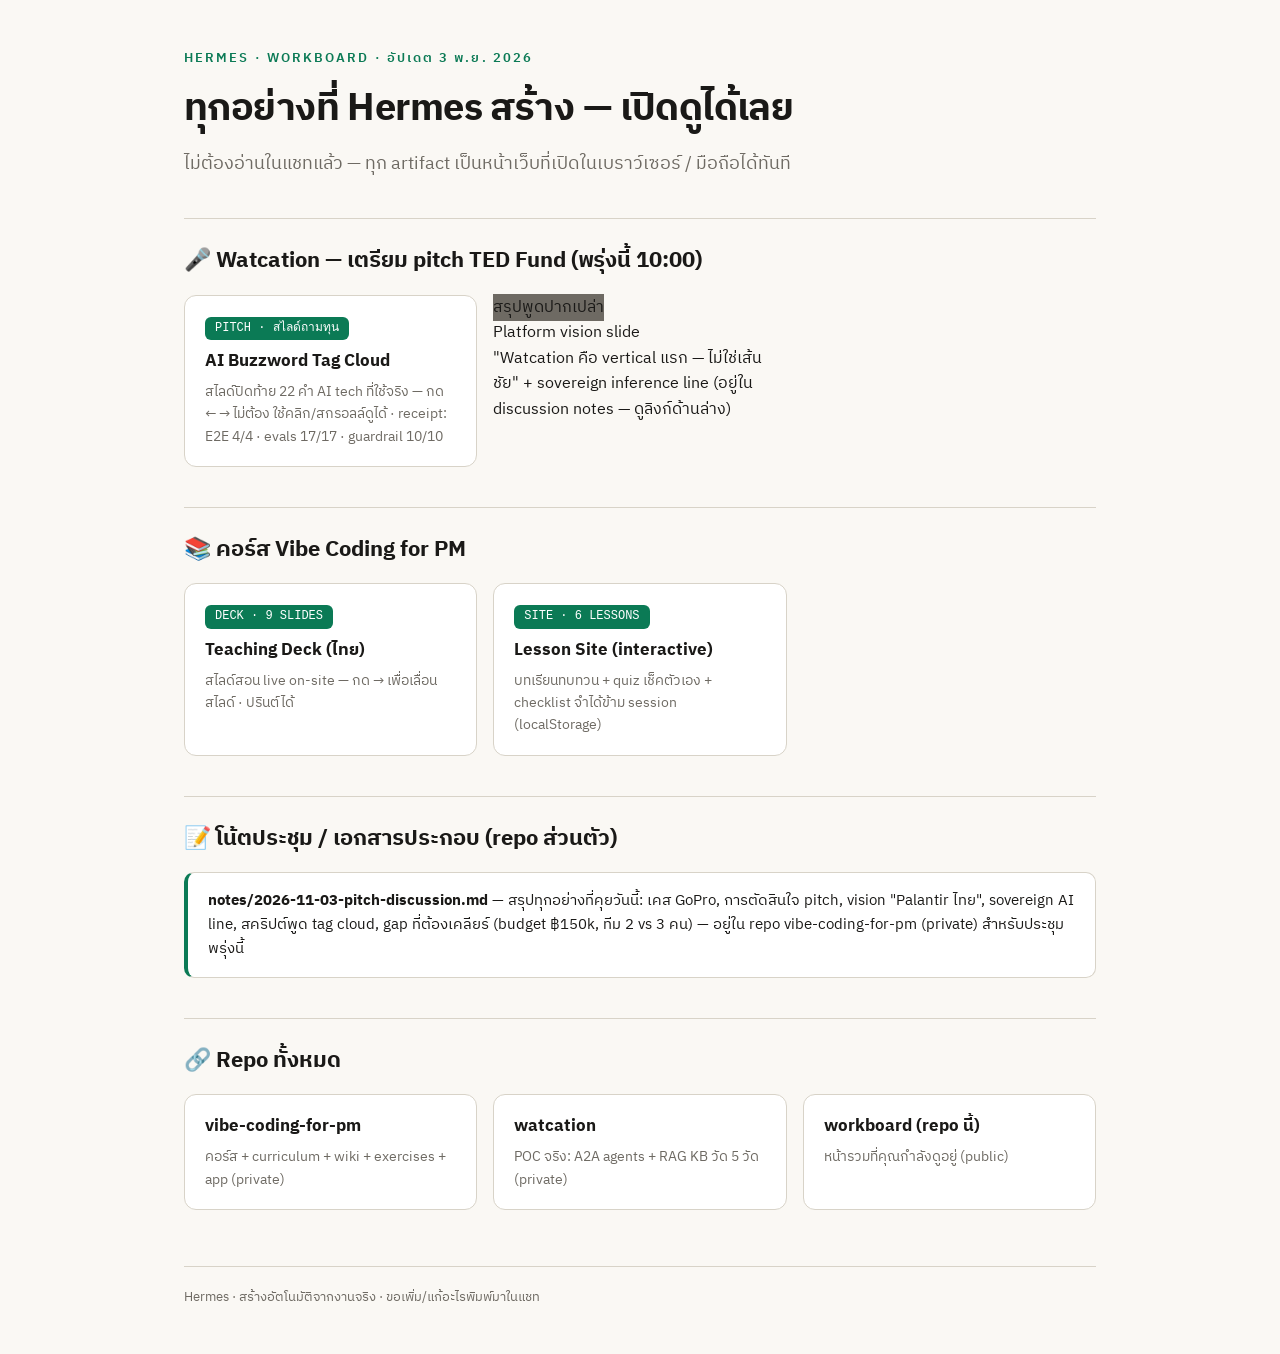
==== index.html @ 63800aaf "workboard: visual gallery of all Hermes artifacts" ====
<!DOCTYPE html>
<html lang="th">
<head>
<meta charset="UTF-8">
<meta name="viewport" content="width=device-width, initial-scale=1.0">
<title>Hermes Workboard — ทุกอย่างที่ Hermes สร้าง</title>
<link rel="preconnect" href="https://fonts.googleapis.com">
<link href="https://fonts.googleapis.com/css2?family=IBM+Plex+Sans+Thai:wght@400;600;700&family=IBM+Plex+Mono&display=swap" rel="stylesheet">
<style>
:root{--paper:#FAF8F4;--ink:#1A1917;--muted:#6E6A63;--line:#D8D3C8;--accent:#0B7A55;--accent-ink:#085A3F}
*{box-sizing:border-box;margin:0;padding:0}
body{font-family:'IBM Plex Sans Thai',system-ui,sans-serif;background:var(--paper);color:var(--ink);line-height:1.6}
.wrap{max-width:960px;margin:0 auto;padding:48px 24px}
.kicker{font-size:13px;font-weight:600;letter-spacing:.16em;text-transform:uppercase;color:var(--accent);margin-bottom:10px}
h1{font-size:38px;letter-spacing:-.015em;margin-bottom:10px}
.lead{font-size:18px;color:var(--muted);margin-bottom:36px}
h2{font-size:22px;margin:40px 0 16px;padding-top:24px;border-top:1px solid var(--line)}
.grid{display:grid;grid-template-columns:repeat(auto-fill,minmax(280px,1fr));gap:16px}
a.cell{background:#fff;border:1px solid var(--line);border-radius:12px;padding:18px 20px;text-decoration:none;color:var(--ink);display:block}
a.cell:hover{border-color:var(--accent)}
a.cell .t{font-weight:700;font-size:17px}
a.cell .d{font-size:14px;color:var(--muted);margin-top:6px}
a.cell .tag{display:inline-block;font-size:12px;font-family:monospace;background:var(--accent);color:#fff;border-radius:6px;padding:2px 10px;margin-bottom:8px}
.note{background:#fff;border:1px solid var(--line);border-left:4px solid var(--accent);border-radius:10px;padding:16px 20px;font-size:15px;margin-top:10px}
footer{margin-top:56px;padding-top:20px;border-top:1px solid var(--line);color:var(--muted);font-size:13px}
</style>
</head>
<body>
<div class="wrap">
  <div class="kicker">HERMES · WORKBOARD · อัปเดต 3 พ.ย. 2026</div>
  <h1>ทุกอย่างที่ Hermes สร้าง — เปิดดูได้เลย</h1>
  <p class="lead">ไม่ต้องอ่านในแชทแล้ว — ทุก artifact เป็นหน้าเว็บที่เปิดในเบราว์เซอร์ / มือถือได้ทันที</p>

  <h2>🎤 Watcation — เตรียม pitch TED Fund (พรุ่งนี้ 10:00)</h2>
  <div class="grid">
    <a class="cell" href="deck-watcation-tagcloud.html">
      <span class="tag">PITCH · สไลด์ถามทุน</span>
      <div class="t">AI Buzzword Tag Cloud</div>
      <div class="d">สไลด์ปิดท้าย 22 คำ AI tech ที่ใช้จริง — กด ← → ไม่ต้อง ใช้คลิก/สกรอลล์ดูได้ · receipt: E2E 4/4 · evals 17/17 · guardrail 10/10</div>
    </a>
    <div class="cell">
      <span class="tag" style="background:#6E6A63">สรุปพูดปากเปล่า</span>
      <div class="t">Platform vision slide</div>
      <div class="d">"Watcation คือ vertical แรก — ไม่ใช่เส้นชัย" + sovereign inference line (อยู่ใน discussion notes — ดูลิงก์ด้านล่าง)</div>
    </div>
  </div>

  <h2>📚 คอร์ส Vibe Coding for PM</h2>
  <div class="grid">
    <a class="cell" href="deck-course.html">
      <span class="tag">DECK · 9 SLIDES</span>
      <div class="t">Teaching Deck (ไทย)</div>
      <div class="d">สไลด์สอน live on-site — กด → เพื่อเลื่อนสไลด์ · ปรินต์ได้</div>
    </a>
    <a class="cell" href="lessons/index.html">
      <span class="tag">SITE · 6 LESSONS</span>
      <div class="t">Lesson Site (interactive)</div>
      <div class="d">บทเรียนทบทวน + quiz เช็คตัวเอง + checklist จำได้ข้าม session (localStorage)</div>
    </a>
  </div>

  <h2>📝 โน้ตประชุม / เอกสารประกอบ (repo ส่วนตัว)</h2>
  <div class="note">
    <strong>notes/2026-11-03-pitch-discussion.md</strong> — สรุปทุกอย่างที่คุยวันนี้: เคส GoPro, การตัดสินใจ pitch, vision "Palantir ไทย", sovereign AI line, สคริปต์พูด tag cloud, gap ที่ต้องเคลียร์ (budget ฿150k, ทีม 2 vs 3 คน) — อยู่ใน repo <span class="mono">vibe-coding-for-pm</span> (private) สำหรับประชุมพรุ่งนี้
  </div>

  <h2>🔗 Repo ทั้งหมด</h2>
  <div class="grid">
    <a class="cell" href="https://github.com/Poom5741/vibe-coding-for-pm">
      <div class="t">vibe-coding-for-pm</div>
      <div class="d">คอร์ส + curriculum + wiki + exercises + app (private)</div>
    </a>
    <a class="cell" href="https://github.com/Poom5741/watcation">
      <div class="t">watcation</div>
      <div class="d">POC จริง: A2A agents + RAG KB วัด 5 วัด (private)</div>
    </a>
    <a class="cell" href="https://github.com/Poom5741/workboard">
      <div class="t">workboard (repo นี้)</div>
      <div class="d">หน้ารวมที่คุณกำลังดูอยู่ (public)</div>
    </a>
  </div>

  <footer>Hermes · สร้างอัตโนมัติจากงานจริง · ขอเพิ่ม/แก้อะไรพิมพ์มาในแชท</footer>
</div>
</body>
</html>
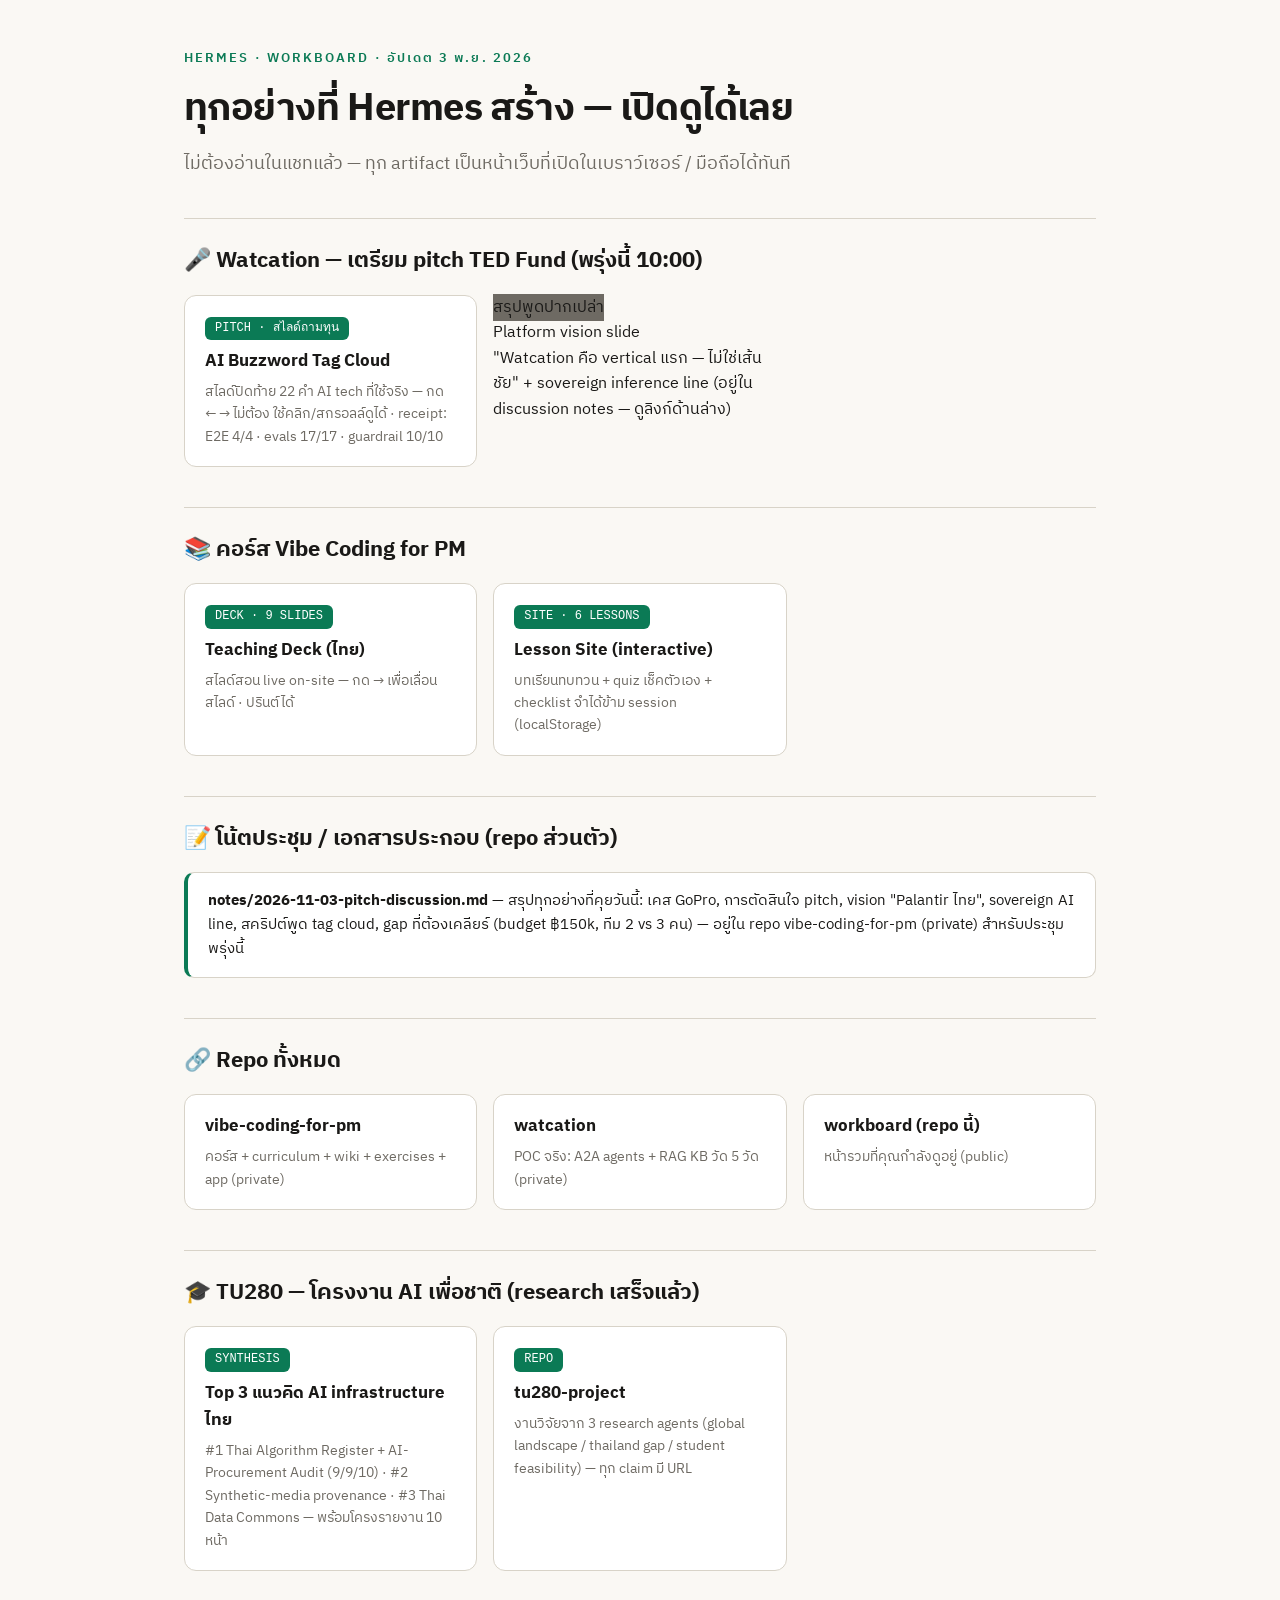
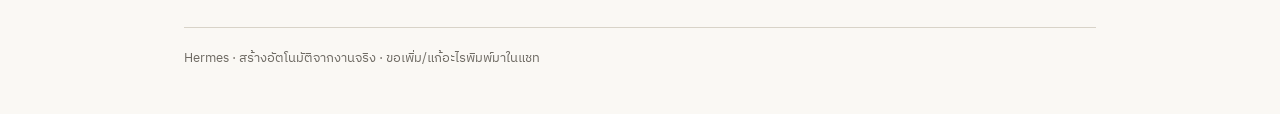
==== commit 916db00a: "workboard: TU280 research section" ====
--- a/index.html
+++ b/index.html
@@ -80,6 +80,20 @@
     </a>
   </div>
 
+  <h2>🎓 TU280 — โครงงาน AI เพื่อชาติ (research เสร็จแล้ว)</h2>
+  <div class="grid">
+    <a class="cell" href="https://github.com/Poom5741/tu280-project/blob/master/docs/research/synthesis.md">
+      <span class="tag">SYNTHESIS</span>
+      <div class="t">Top 3 แนวคิด AI infrastructure ไทย</div>
+      <div class="d">#1 Thai Algorithm Register + AI-Procurement Audit (9/9/10) · #2 Synthetic-media provenance · #3 Thai Data Commons — พร้อมโครงรายงาน 10 หน้า</div>
+    </a>
+    <a class="cell" href="https://github.com/Poom5741/tu280-project">
+      <span class="tag">REPO</span>
+      <div class="t">tu280-project</div>
+      <div class="d">งานวิจัยจาก 3 research agents (global landscape / thailand gap / student feasibility) — ทุก claim มี URL</div>
+    </a>
+  </div>
+
   <footer>Hermes · สร้างอัตโนมัติจากงานจริง · ขอเพิ่ม/แก้อะไรพิมพ์มาในแชท</footer>
 </div>
 </body>
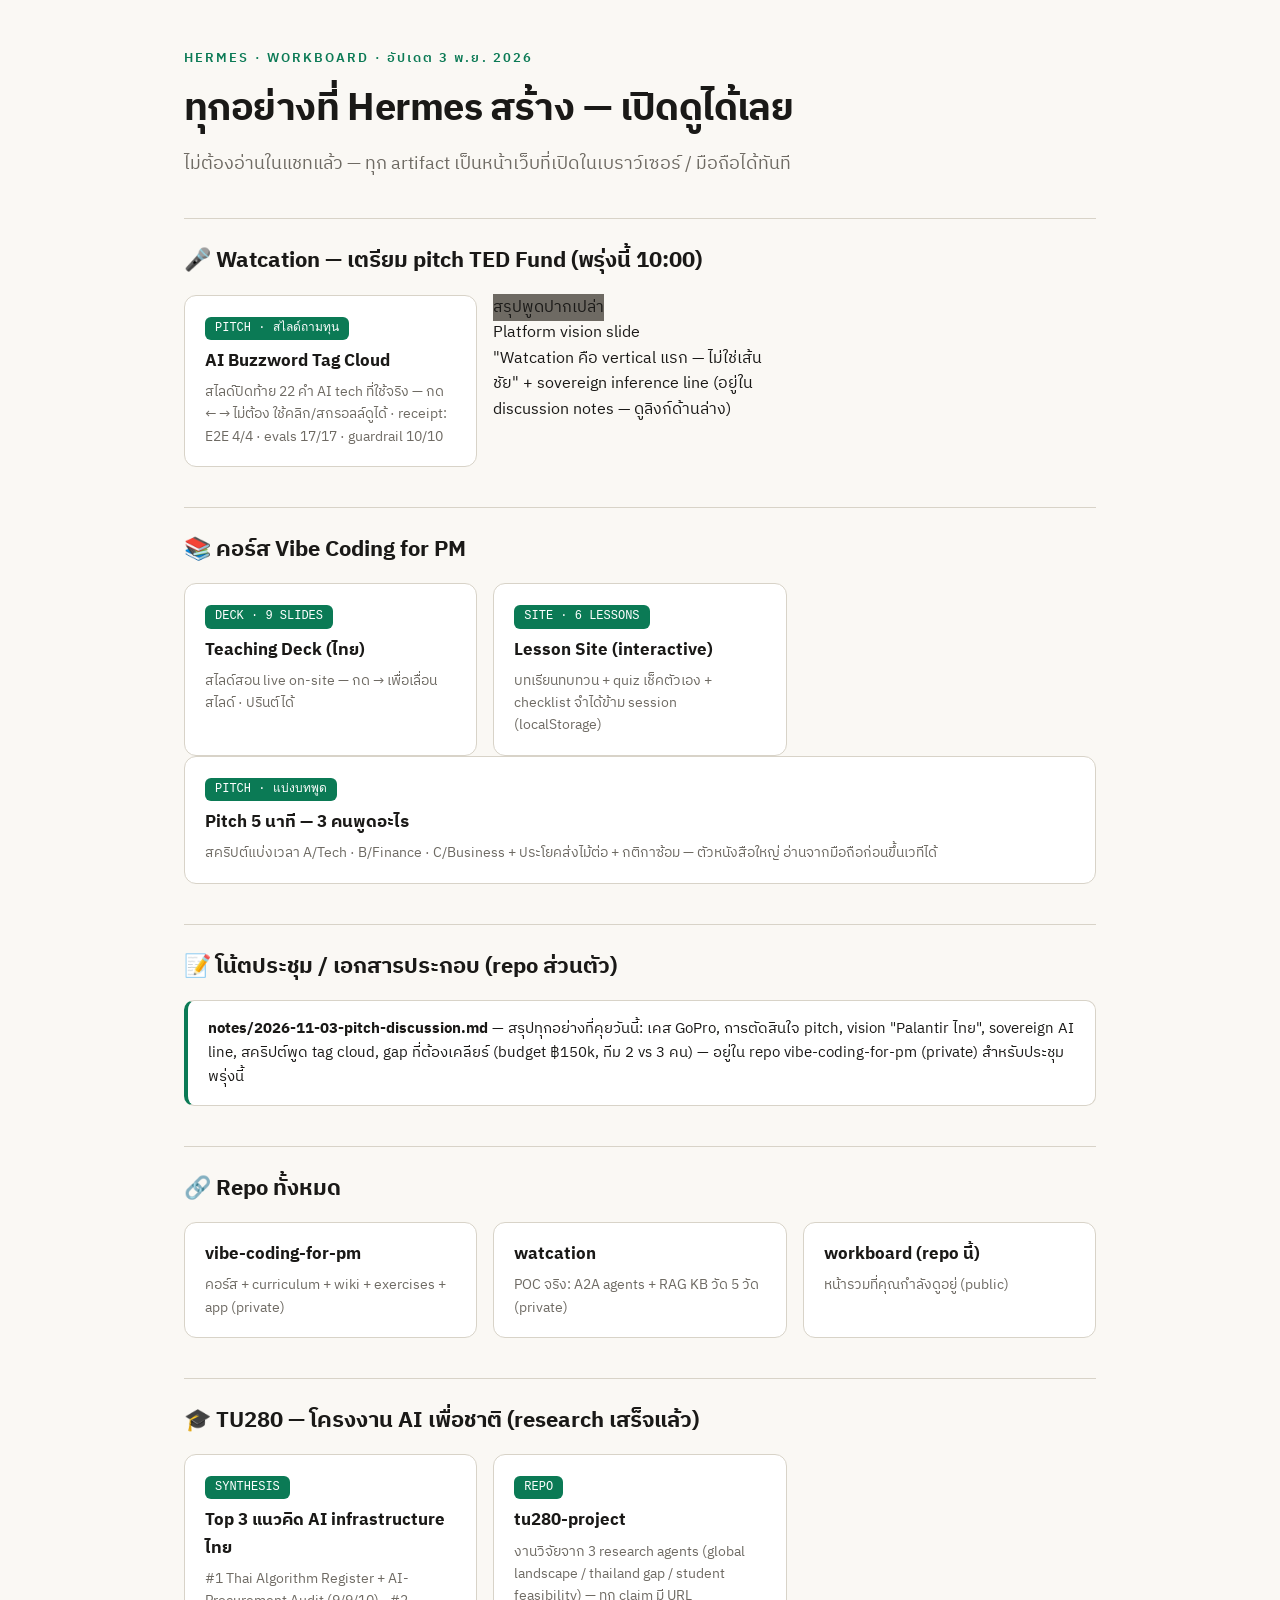
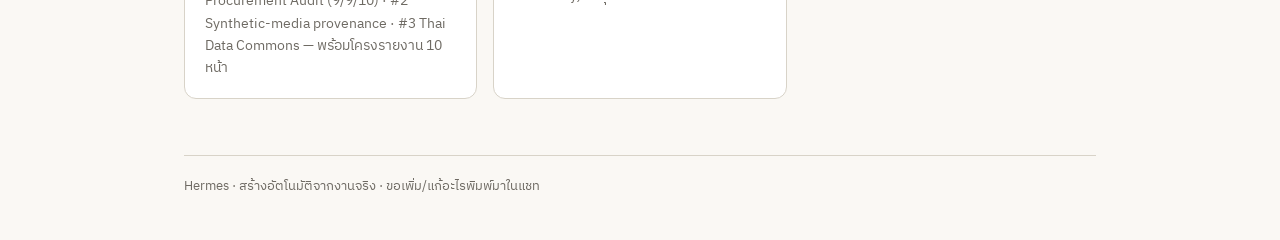
==== commit 9bff72d9: "workboard: pitch-roles page — 3-speaker 5-min script, big-type mobile-readable" ====
--- a/index.html
+++ b/index.html
@@ -59,6 +59,11 @@
     </a>
   </div>
 
+    <a class="cell" href="pitch-roles.html">
+      <span class="tag">PITCH · แบ่งบทพูด</span>
+      <div class="t">Pitch 5 นาที — 3 คนพูดอะไร</div>
+      <div class="d">สคริปต์แบ่งเวลา A/Tech · B/Finance · C/Business + ประโยคส่งไม้ต่อ + กติกาซ้อม — ตัวหนังสือใหญ่ อ่านจากมือถือก่อนขึ้นเวทีได้</div>
+    </a>
   <h2>📝 โน้ตประชุม / เอกสารประกอบ (repo ส่วนตัว)</h2>
   <div class="note">
     <strong>notes/2026-11-03-pitch-discussion.md</strong> — สรุปทุกอย่างที่คุยวันนี้: เคส GoPro, การตัดสินใจ pitch, vision "Palantir ไทย", sovereign AI line, สคริปต์พูด tag cloud, gap ที่ต้องเคลียร์ (budget ฿150k, ทีม 2 vs 3 คน) — อยู่ใน repo <span class="mono">vibe-coding-for-pm</span> (private) สำหรับประชุมพรุ่งนี้
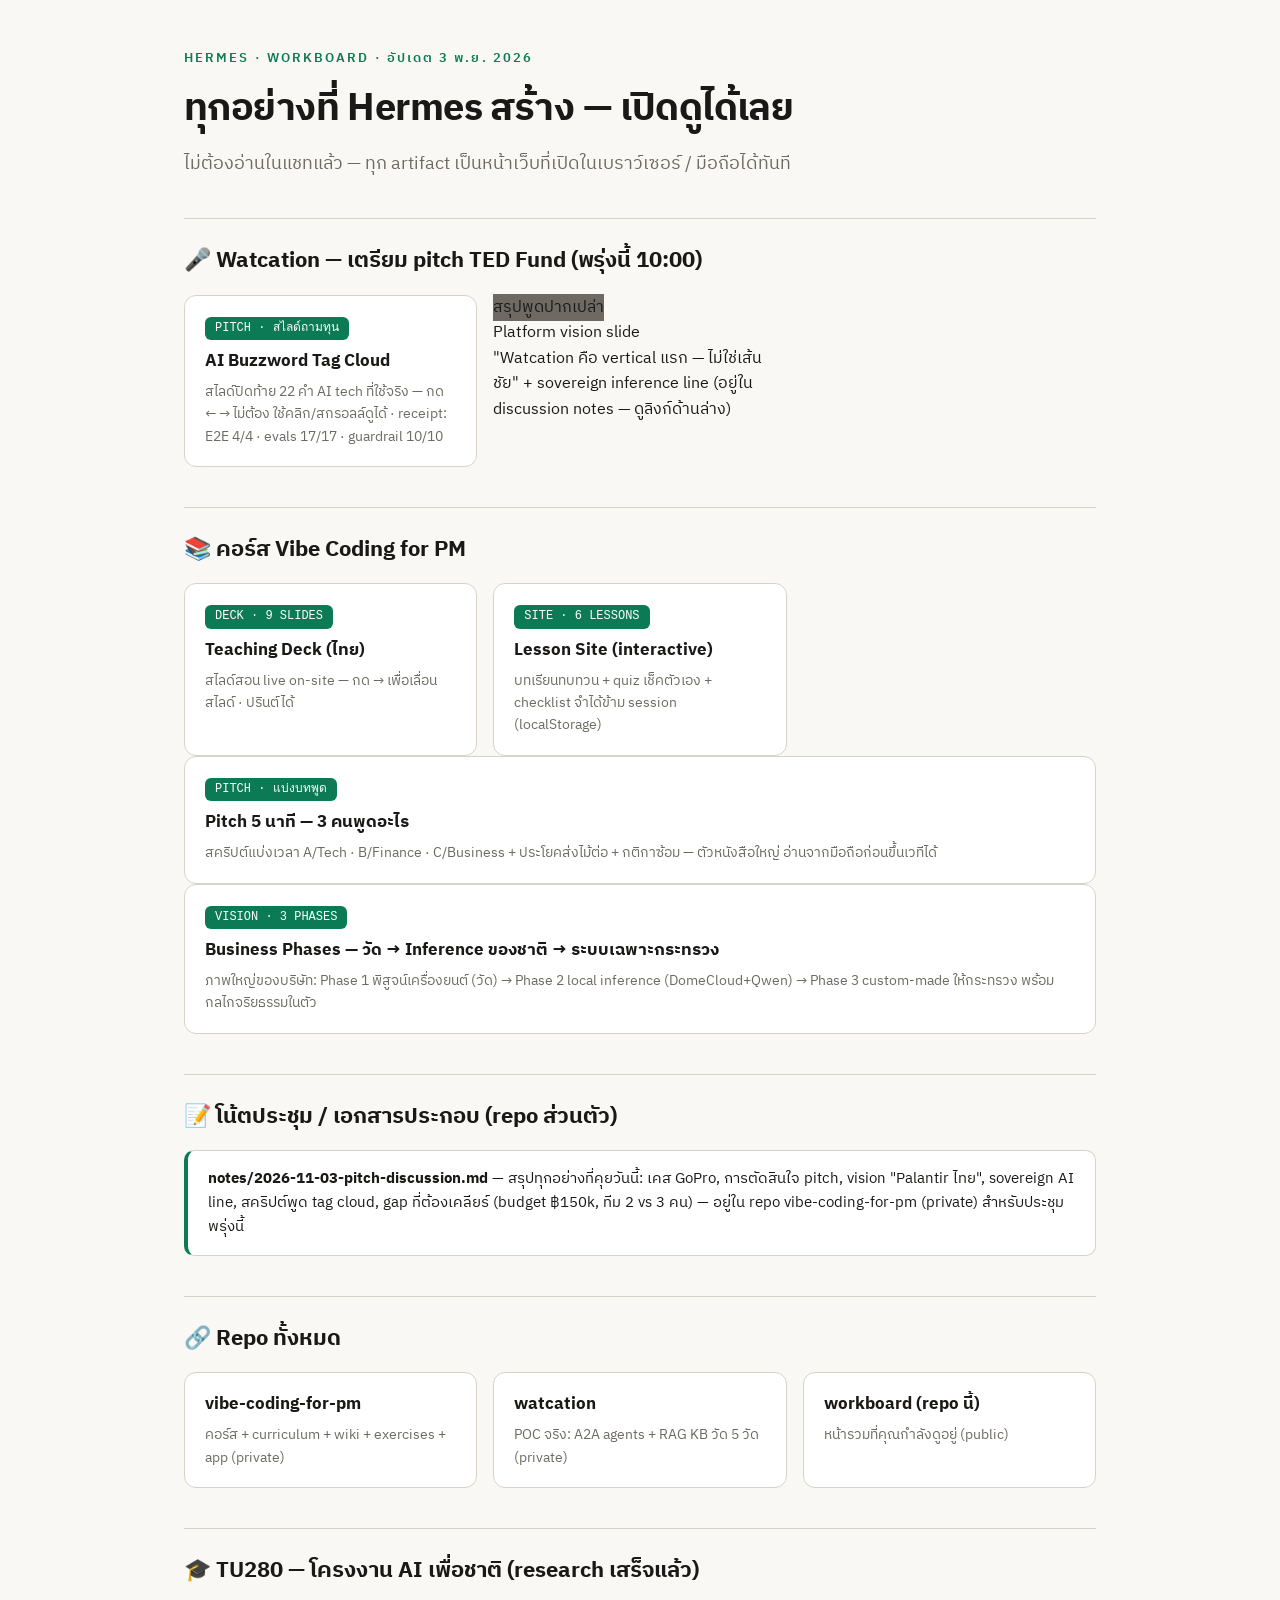
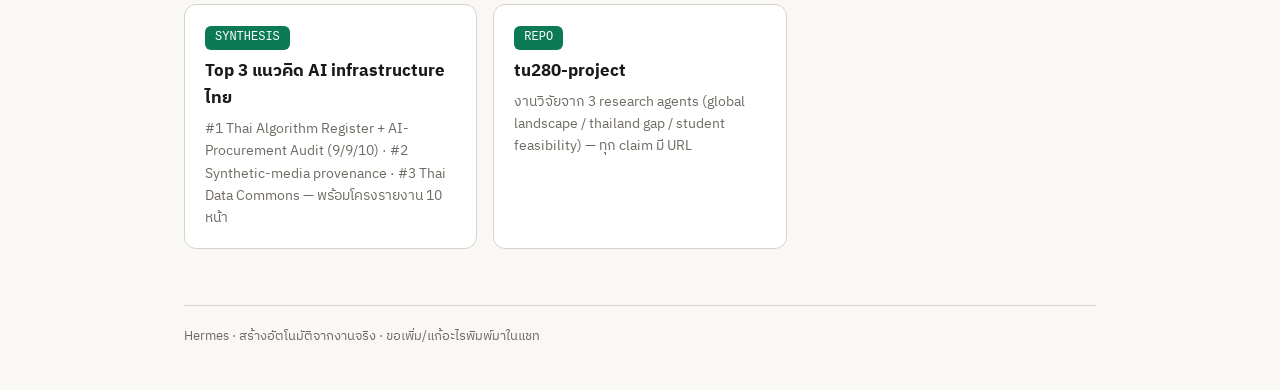
==== commit 0a926ab3: "workboard: business-phases page — 3-phase vision map (temples→inference→ministry systems)" ====
--- a/index.html
+++ b/index.html
@@ -64,6 +64,11 @@
       <div class="t">Pitch 5 นาที — 3 คนพูดอะไร</div>
       <div class="d">สคริปต์แบ่งเวลา A/Tech · B/Finance · C/Business + ประโยคส่งไม้ต่อ + กติกาซ้อม — ตัวหนังสือใหญ่ อ่านจากมือถือก่อนขึ้นเวทีได้</div>
     </a>
+    <a class="cell" href="business-phases.html">
+      <span class="tag">VISION · 3 PHASES</span>
+      <div class="t">Business Phases — วัด → Inference ของชาติ → ระบบเฉพาะกระทรวง</div>
+      <div class="d">ภาพใหญ่ของบริษัท: Phase 1 พิสูจน์เครื่องยนต์ (วัด) → Phase 2 local inference (DomeCloud+Qwen) → Phase 3 custom-made ให้กระทรวง พร้อมกลไกจริยธรรมในตัว</div>
+    </a>
   <h2>📝 โน้ตประชุม / เอกสารประกอบ (repo ส่วนตัว)</h2>
   <div class="note">
     <strong>notes/2026-11-03-pitch-discussion.md</strong> — สรุปทุกอย่างที่คุยวันนี้: เคส GoPro, การตัดสินใจ pitch, vision "Palantir ไทย", sovereign AI line, สคริปต์พูด tag cloud, gap ที่ต้องเคลียร์ (budget ฿150k, ทีม 2 vs 3 คน) — อยู่ใน repo <span class="mono">vibe-coding-for-pm</span> (private) สำหรับประชุมพรุ่งนี้
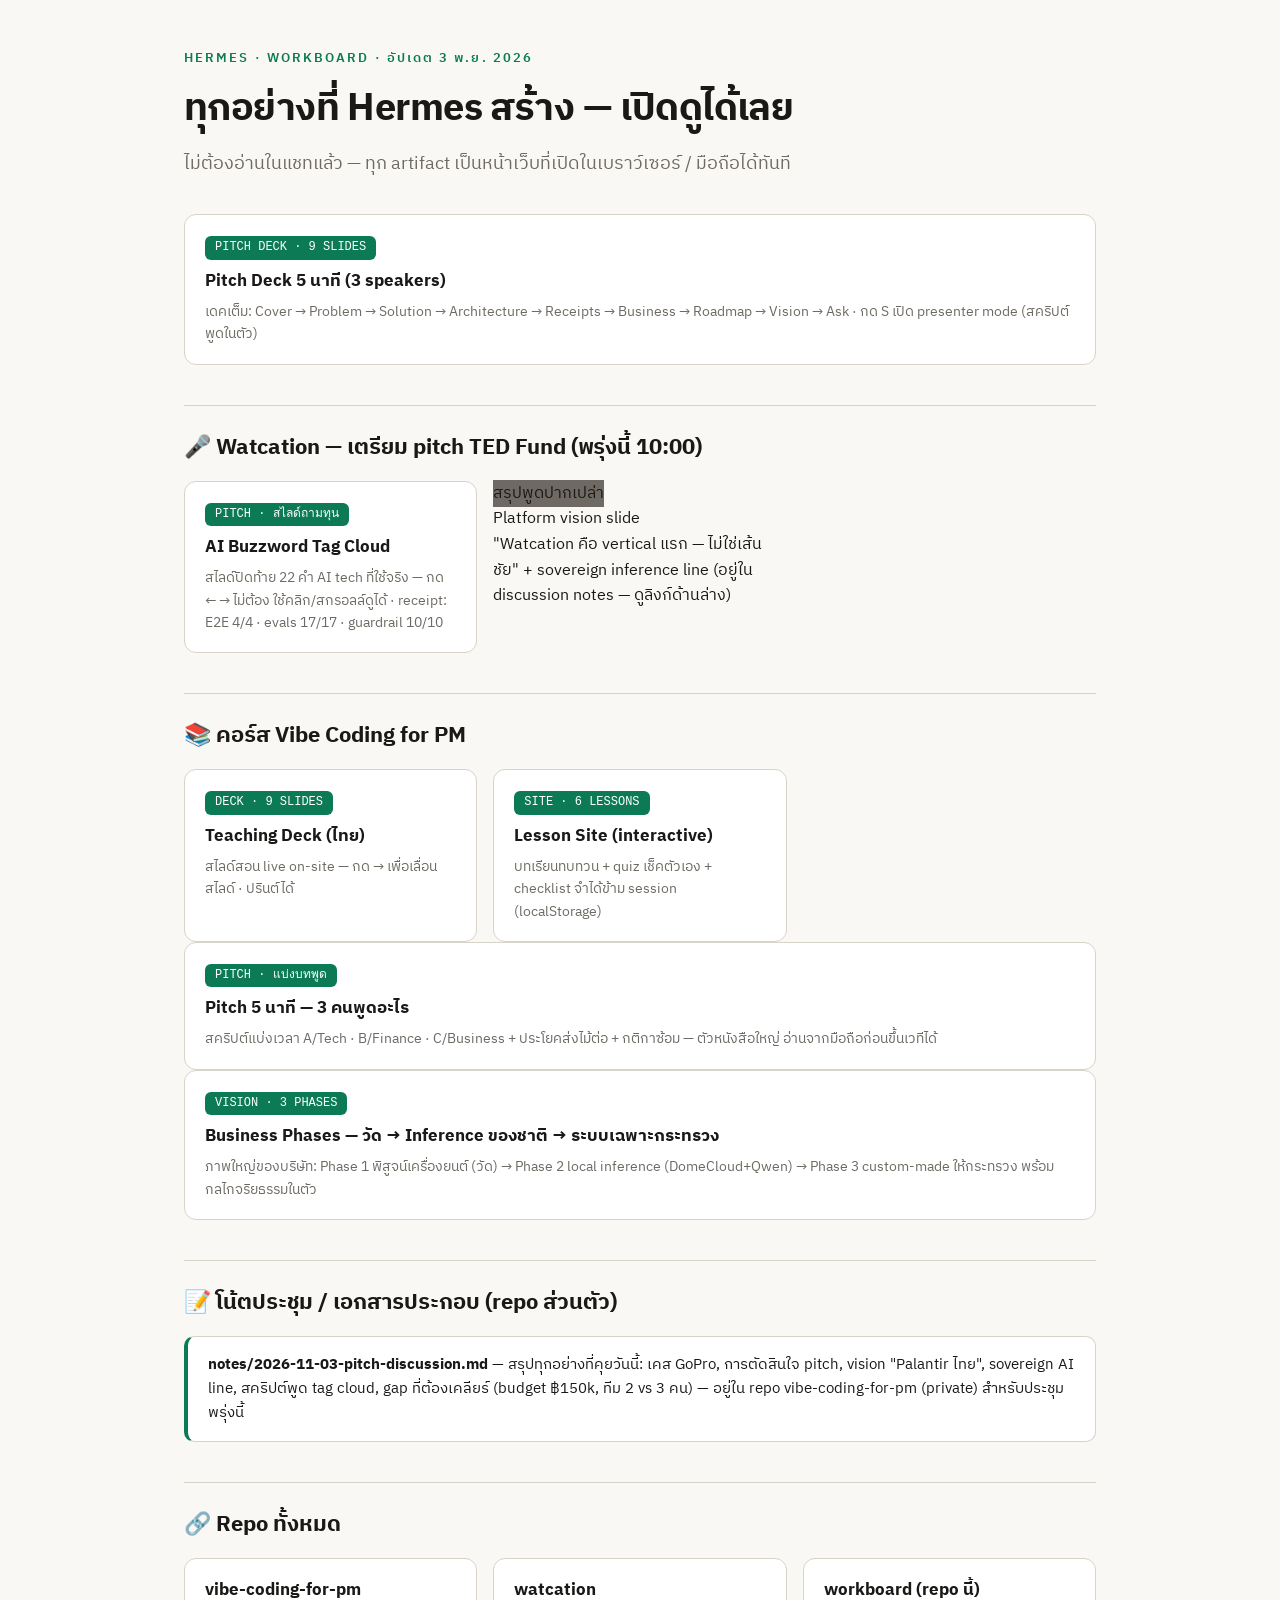
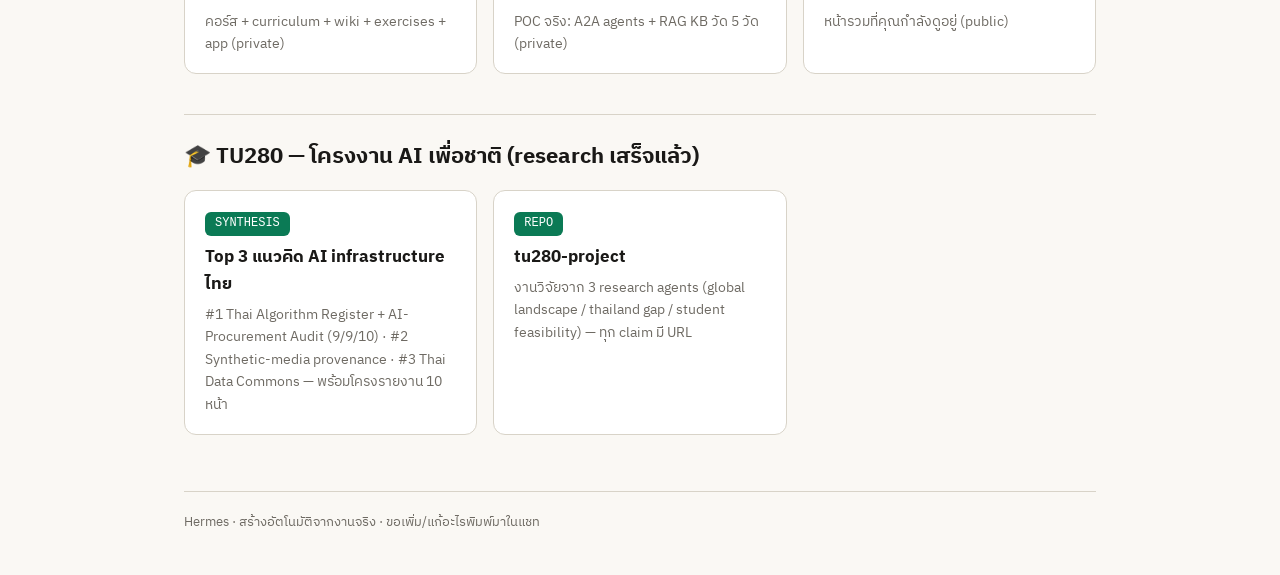
==== commit 93b8660f: "workboard: host Watcation pitch deck at /pitch/" ====
--- a/index.html
+++ b/index.html
@@ -31,6 +31,11 @@
   <h1>ทุกอย่างที่ Hermes สร้าง — เปิดดูได้เลย</h1>
   <p class="lead">ไม่ต้องอ่านในแชทแล้ว — ทุก artifact เป็นหน้าเว็บที่เปิดในเบราว์เซอร์ / มือถือได้ทันที</p>
 
+    <a class="cell" href="pitch/index.html">
+      <span class="tag">PITCH DECK · 9 SLIDES</span>
+      <div class="t">Pitch Deck 5 นาที (3 speakers)</div>
+      <div class="d">เดคเต็ม: Cover → Problem → Solution → Architecture → Receipts → Business → Roadmap → Vision → Ask · กด S เปิด presenter mode (สคริปต์พูดในตัว)</div>
+    </a>
   <h2>🎤 Watcation — เตรียม pitch TED Fund (พรุ่งนี้ 10:00)</h2>
   <div class="grid">
     <a class="cell" href="deck-watcation-tagcloud.html">
